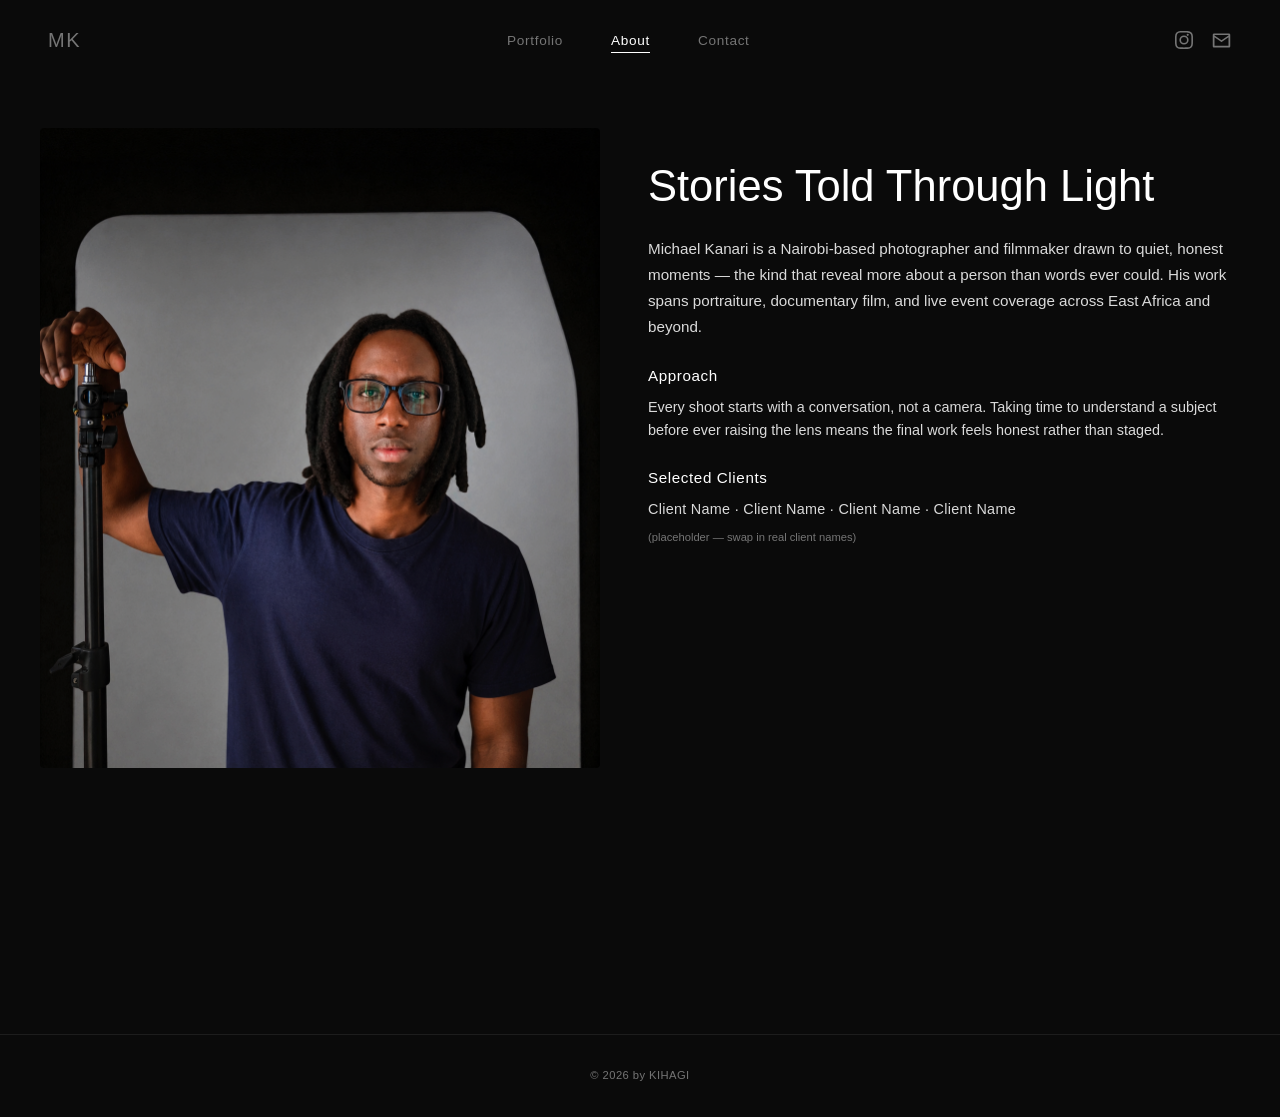
==== about.html @ 4d5cb912 "working first draft" ====
<!DOCTYPE html>
<html lang="en">
<head>
  <meta charset="UTF-8" />
  <meta name="viewport" content="width=device-width, initial-scale=1.0" />
  <meta name="description" content="About Michael Kanari — Photographer and filmmaker based in Nairobi." />
  <title>About | Michael Kanari</title>
  <link rel="stylesheet" href="style.css" />
</head>
<body>

  <nav class="nav">
    <div class="nav-inner">
      <a href="index.html" class="nav-logo">MK</a>
      <ul class="nav-links">
        <li><a href="portfolio.html">Portfolio</a></li>
        <li><a href="about.html" class="active">About</a></li>
        <li><a href="contact.html">Contact</a></li>
      </ul>
      <div class="nav-socials">
        <a href="#" target="_blank" rel="noopener" aria-label="Instagram">
          <svg width="18" height="18" viewBox="0 0 24 24" fill="currentColor"><path d="M12 2.16c3.2 0 3.58.01 4.85.07 3.25.15 4.77 1.69 4.92 4.92.06 1.27.07 1.65.07 4.85s-.01 3.58-.07 4.85c-.15 3.23-1.66 4.77-4.92 4.92-1.27.06-1.64.07-4.85.07s-3.58-.01-4.85-.07c-3.26-.15-4.77-1.7-4.92-4.92-.06-1.27-.07-1.65-.07-4.85s.01-3.58.07-4.85C2.38 3.85 3.9 2.31 7.15 2.16 8.42 2.1 8.8 2.16 12 2.16zm0-2.16C8.74 0 8.33.01 7.05.07c-4.35.2-6.78 2.62-6.98 6.98C0 8.33 0 8.74 0 12s.01 3.67.07 4.95c.2 4.36 2.62 6.78 6.98 6.98C8.33 24 8.74 24 12 24s3.67-.01 4.95-.07c4.35-.2 6.78-2.62 6.98-6.98.06-1.28.07-1.69.07-4.95s-.01-3.67-.07-4.95c-.2-4.35-2.62-6.78-6.98-6.98C15.67.01 15.26 0 12 0zm0 5.84A6.16 6.16 0 1 0 18.16 12 6.16 6.16 0 0 0 12 5.84zm0 10.16A4 4 0 1 1 16 12a4 4 0 0 1-4 4zm6.4-10.84a1.44 1.44 0 1 1-1.44-1.44 1.44 1.44 0 0 1 1.44 1.44z"/></svg>
        </a>
        <a href="mailto:michael@gmail.com" aria-label="Email Michael">
          <svg width="21" height="21" viewBox="0 0 24 24" fill="currentColor"><path d="M2 5.5C2 4.67 2.67 4 3.5 4h17c.83 0 1.5.67 1.5 1.5v13c0 .83-.67 1.5-1.5 1.5h-17C2.67 20 2 19.33 2 18.5v-13zm2 .4v.3l8 5.6 8-5.6v-.3a.1.1 0 0 0-.1-.1H4.1a.1.1 0 0 0-.1.1zm16 2.45-7.43 5.2a1 1 0 0 1-1.14 0L4 8.35V18h16V8.35z"/></svg>
        </a>
      </div>
      <button class="nav-toggle" aria-label="Toggle menu">
        <span></span><span></span><span></span>
      </button>
    </div>
  </nav>

  <section class="page-section about-page">

    <div class="about-row">
      <div class="about-portrait">
        <img src="img3.png" alt="Michael Kanari" />
      </div>

      <div class="about-content">
        <h2 class="about-headline">Stories Told Through Light</h2>
        <p class="about-bio">Michael Kanari is a Nairobi-based photographer and filmmaker drawn to quiet, honest moments — the kind that reveal more about a person than words ever could. His work spans portraiture, documentary film, and live event coverage across East Africa and beyond.</p>

        <div class="about-block">
          <h3 class="about-subheading">Approach</h3>
          <p class="about-block-text">Every shoot starts with a conversation, not a camera. Taking time to understand a subject before ever raising the lens means the final work feels honest rather than staged.</p>
        </div>

        <div class="about-block">
          <h3 class="about-subheading">Selected Clients</h3>
          <p class="about-clients">Client Name · Client Name · Client Name · Client Name</p>
          <p class="about-clients-note">(placeholder — swap in real client names)</p>
        </div>
      </div>
    </div>

  </section>

  <footer class="site-footer">
    <p>© 2026 by KIHAGI</p>
  </footer>

  <script src="main.js"></script>
</body>
</html>
---- style.css ----
/* ============================================
   MICHAEL KANARI — Main Stylesheet
   ============================================ */

:root {
  --black:      #0a0a0a;
  --white:      #ffffff;
  --text-grey:  #757575;
  --grey-300:   rgba(255,255,255,0.85);
  --grey-500:   rgba(255,255,255,0.55);
  --grey-700:   rgba(255,255,255,0.3);
  --font-serif: 'Helvetica Neue', Helvetica, Arial, sans-serif;
  --font-sans:  'Helvetica Neue', Helvetica, Arial, sans-serif;
  --nav-height: 80px;
  --transition: 0.3s ease;
}

* , *::before, *::after { box-sizing: border-box; margin: 0; padding: 0; }
html { scroll-behavior: smooth; }
body {
  font-family: var(--font-sans);
  background: var(--black);
  color: var(--text-grey);
  line-height: 1.6;
  -webkit-font-smoothing: antialiased;
}
img { display: block; max-width: 100%; height: auto; }
a { text-decoration: none; color: inherit; }
ul { list-style: none; }
button { cursor: pointer; background: none; border: none; }


/* ── Navigation ─────────────────────────── */
.nav {
  position: fixed;
  top: 0; left: 0; right: 0;
  z-index: 1000;
  height: var(--nav-height);
  display: flex;
  align-items: center;
}
.nav-inner {
  width: 100%;
  max-width: 1400px;
  margin: 0 auto;
  padding: 0 3rem;
  display: flex;
  align-items: center;
  justify-content: space-between;
}
.nav-logo {
  font-family: var(--font-serif);
  font-size: 1.25rem;
  font-weight: 300;
  letter-spacing: 0.08em;
  color: var(--text-grey);
}
.nav-links {
  display: flex;
  align-items: center;
  gap: 3rem;
}
.nav-links a {
  font-size: 0.85rem;
  font-weight: 400;
  letter-spacing: 0.05em;
  color: var(--text-grey);
  transition: color var(--transition);
  position: relative;
  padding-bottom: 4px;
}
.nav-links a:hover { color: var(--white); }
.nav-links a.active {
  color: var(--white);
  border-bottom: 1px solid var(--white);
}
.nav-socials {
  display: flex;
  align-items: center;
  gap: 1.1rem;
}
.nav-socials a {
  color: var(--text-grey);
  transition: color var(--transition);
  display: flex;
}
.nav-socials a:hover { color: var(--white); }

.nav-toggle {
  display: none;
  flex-direction: column;
  gap: 5px;
  padding: 4px;
}
.nav-toggle span {
  display: block;
  width: 22px; height: 1.5px;
  background: var(--text-grey);
  transition: var(--transition);
}

/* ── Hero (Home) ───────────────────────────── */
.hero {
  position: relative;
  height: 100vh;
  min-height: 600px;
  overflow: hidden;
}
.hero-media {
  position: absolute;
  inset: 0;
  z-index: 0;
}
.hero-media img {
  width: 100%;
  height: 100%;
  object-fit: cover;
}
.hero-content {
  position: relative;
  z-index: 1;
  height: 100%;
  max-width: 1280px;
  margin: 0 auto;
  padding: 0 1rem;
  display: flex;
  align-items: center;
  justify-content: space-between;
  transform: translateY(-1%);
}
.hero-name {
  font-family: var(--font-serif);
  font-weight: 370;
  font-size: clamp(2.6rem, 6.8vw, 5.2rem);
  line-height: 1.12;
  letter-spacing: 0.12em;
  color: var(--text-grey);
  text-align: center;
}

.hero-tags {
  display: flex;
  flex-direction: column;
  gap: 1.6rem;
  text-align: left;
}
.hero-tags li {
  font-size: 1.25rem;
  font-weight: 300;
  letter-spacing: 0.78em;
  text-transform: uppercase;
  color: var(--text-grey);
}
.hero-footer-mini {
  position: absolute;
  bottom: 1.75rem;
  left: 0; right: 0;
  z-index: 1;
  text-align: center;
  font-size: 0.7rem;
  letter-spacing: 0.04em;
  color: var(--text-grey);
}

/* ── Hero entrance animation ───────────────── */
@keyframes blurIn {
  from {
    opacity: 0;
    filter: blur(14px);
  }
  to {
    opacity: 1;
    filter: blur(0px);
  }
}

.hero-name {
  opacity: 0;
  animation: blurIn 2.0s cubic-bezier(0.4,0,0.2,1) 1.50s forwards;
}

.hero-tags {
  opacity: 0;
  animation: blurIn 2.0s cubic-bezier(0.4,0,0.2,1) 1.50s forwards;
}

.hero-footer-mini {
  opacity: 0;
  animation: blurIn 2.0s cubic-bezier(0.4,0,0.2,1) 2.00s forwards;
}

.page-section {
  position: relative;
  z-index: 1;
  flex: 1;
  padding-top: var(--nav-height);
  box-sizing: border-box;
}
/* ── Portfolio ──────────────────────────── */
.portfolio-grid {
  display: grid;
  grid-template-columns: repeat(3, 1fr);
  gap: 1.5rem;
  margin: 5rem 2rem 2rem 2rem;
}
.portfolio-card {
  position: relative;
  display: block;
  height: 72vh;
  min-height: 420px;
  overflow: hidden;
  border-radius: 5%;
}
.portfolio-card img {
  width: 100%;
  height: 100%;
  object-fit: cover;
  filter: brightness(0.82);
  transition: transform 0.7s cubic-bezier(0.4,0,0.2,1), filter 0.4s ease;
}
.portfolio-card:hover img {
  transform: scale(1.05);
  filter: brightness(0.65);
}
.portfolio-card::after {
  content: '';
  position: absolute;
  inset: 0;
  background: linear-gradient(to top, rgba(0,0,0,0.35), transparent 55%);
  pointer-events: none;
}
.portfolio-card-label {
  position: absolute;
  left: 50%; top: 50%;
  transform: translate(-50%, -50%);
  z-index: 2;
  font-family: var(--font-sans);
  font-size: 1.4rem;
  font-weight: 500;
  letter-spacing: 0.02em;
  color: var(--white);
}

/* ── Gallery / Category Pages ──────────────── */
.gallery-page {
  padding-bottom: 3rem;
}

.gallery-heading {
  font-family: var(--font-sans);
  font-weight: 400;
  font-size: clamp(1.8rem, 3vw, 2.4rem);
  color: var(--white);
  margin: 1.5rem 4rem 2rem;
}

.masonry-grid {
  column-count: 2;
  column-gap: 5.5rem;
  margin: 0 4rem;
}

.masonry-grid img {
  width: 100%;
  display: block;
  margin-bottom: 5.5rem;
  border-radius: 25px;
  break-inside: avoid;
}

/* ── Skeleton pages (About / Contact) ──────── */
.skeleton-section {
  display: flex;
  flex-direction: column;
  align-items: center;
  justify-content: center;
  text-align: center;
  margin-bottom: 44%;
}
.skeleton-heading {
  font-family: var(--font-serif);
  font-weight: 300;
  font-size: clamp(2rem, 4vw, 3rem);
  margin-bottom: 1rem;
  color: var(--text-grey);
}
.skeleton-note {
  color: var(--text-grey);
  font-size: 0.95rem;
}

/* ── Footer (non-home pages) ───────────────── */
.site-footer {
  padding: 2rem 0;
  text-align: center;
  border-top: 1px solid rgba(255,255,255,0.08);
}
.site-footer p {
  font-size: 0.7rem;
  letter-spacing: 0.04em;
  color: var(--text-grey);
}

/* ── About Page ────────────────────────────── */
.about-page {
  padding-top: calc(var(--nav-height) + 3rem);
  padding-bottom: 3rem;
  margin-bottom: 17%;
}

.about-headline {
  font-family: var(--font-serif);
  font-weight: 300;
  font-size: clamp(1.9rem, 3.4vw, 2.8rem);
  line-height: 1.2;
  color: var(--white);
  margin-top: 1.5rem;
}

.about-row {
  display: flex;
  align-items: flex-start;
  gap: 3rem;
  margin: 0 2.5rem 0 2.5rem;
}

.about-portrait {
  flex: 0 0 560px;
  height: 640px;
  overflow: hidden;
  border-radius: 4px;
}

.about-portrait img {
  width: 100%;
  height: 100%;
  object-fit: cover;
  object-position: center 25%;
  display: block;
  filter: brightness(0.95);
}

.about-content {
  flex: 1;
  min-width: 0;
  display: flex;
  flex-direction: column;
  gap: 1.5rem;
  padding-top: 0.5rem;
}

.about-bio {
  font-size: 0.95rem;
  line-height: 1.7;
  color: var(--grey-300);
}

.about-block {
  display: flex;
  flex-direction: column;
  gap: 0.5rem;
}

.about-subheading {
  font-family: var(--font-sans);
  font-size: 0.95rem;
  font-weight: 500;
  letter-spacing: 0.04em;
  color: var(--white);
}

.about-block-text {
  font-size: 0.9rem;
  line-height: 1.6;
  color: var(--grey-300);
}

.about-clients {
  font-size: 0.9rem;
  letter-spacing: 0.02em;
  color: var(--grey-300);
}

.about-clients-note {
  font-size: 0.7rem;
  color: var(--text-grey);
}

/* ── Mobile ─────────────────────────────────── */
@media (max-width: 900px) {
  .nav-links, .nav-socials { display: none; }
  .nav-toggle { display: flex; }
  .nav-links.open {
    display: flex;
    flex-direction: column;
    position: fixed;
    top: var(--nav-height);
    left: 0; right: 0;
    background: rgba(0,0,0,0.95);
    padding: 1.5rem 2rem;
    gap: 1.25rem;
    z-index: 999;
  }

  .gallery-heading {
    margin: 1.5rem 1.5rem 1.5rem;
  }
  .masonry-grid {
    column-count: 1;
    margin: 0 1.5rem;
  }

  .page-section.about-page {
    flex: none;
    min-height: auto;
    overflow-y: auto;
  }
  .about-grid {
    grid-template-columns: 1fr;
    margin: 1.5rem 1.5rem 2rem;
    gap: 2rem;
  }
  .about-portrait {
    height: 50vh;
  }

  .about-row {
    flex-direction: column;
    margin: 0 1.5rem;
    gap: 1.5rem;
  }
  .about-header {
    margin: 0 1.5rem 1.5rem;
  }
  .about-portrait {
    flex: none;
    width: 100%;
    height: 280px;
  }
  .hero-content { flex-direction: column; align-items: flex-start; justify-content: center; gap: 2.5rem; }
  .hero-tags { align-items: flex-start; text-align: left; }
  .portfolio-grid { grid-template-columns: 1fr; }
  .portfolio-card { height: 50vh; }
}
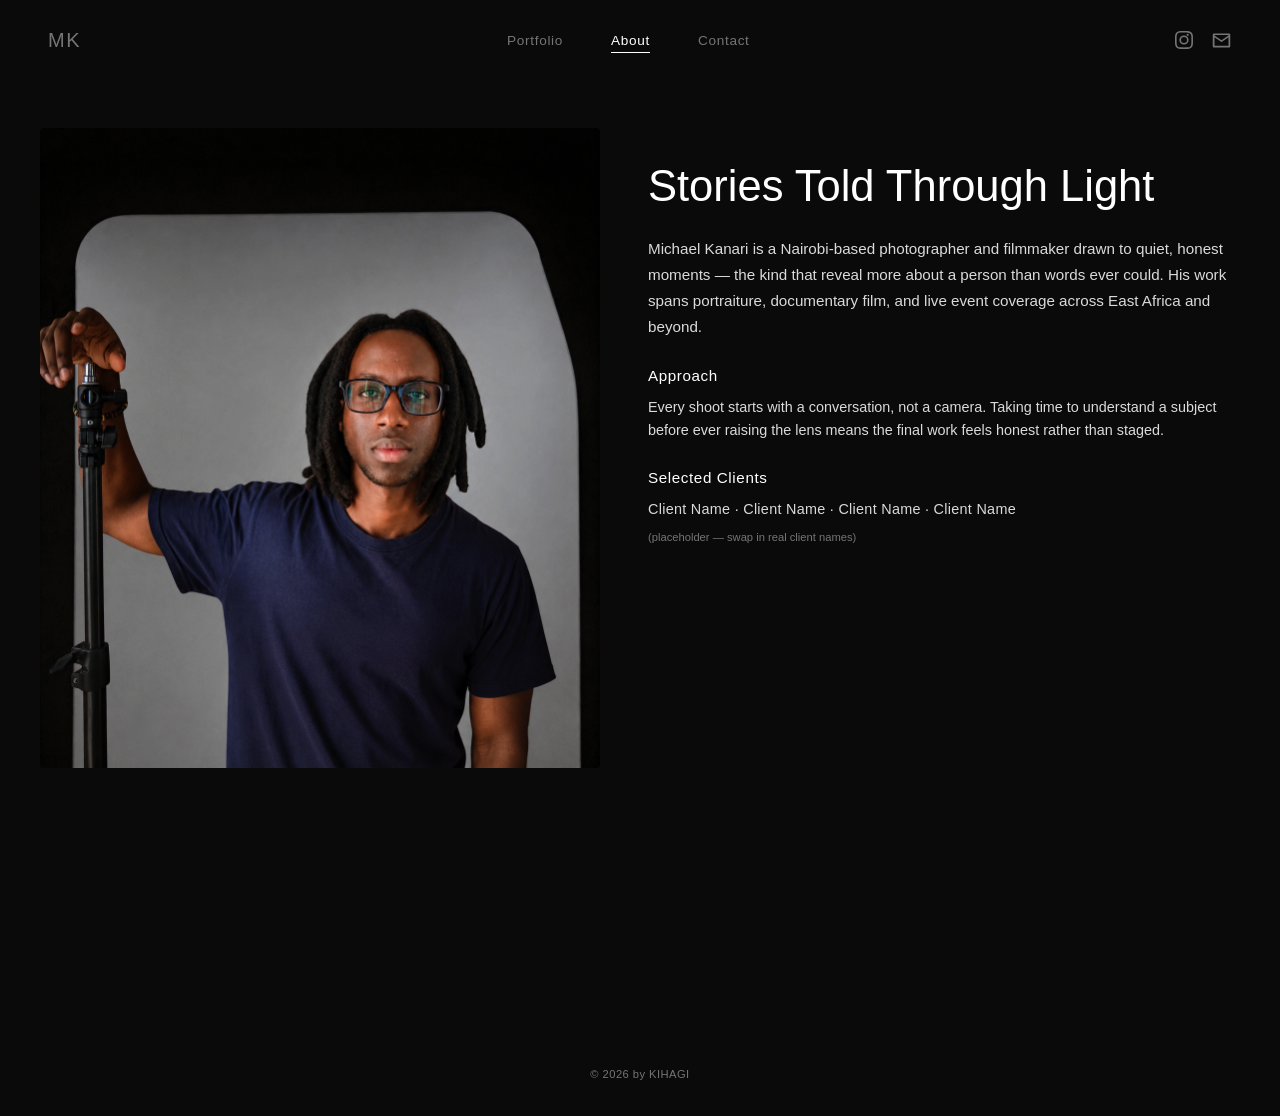
==== commit 00e5d24d: "day three edits 1" ====
--- a/about.html
+++ b/about.html
@@ -18,10 +18,10 @@
         <li><a href="contact.html">Contact</a></li>
       </ul>
       <div class="nav-socials">
-        <a href="#" target="_blank" rel="noopener" aria-label="Instagram">
+        <a href="https://instagram.com/michaelkanari" target="_blank" rel="noopener" aria-label="Instagram">
           <svg width="18" height="18" viewBox="0 0 24 24" fill="currentColor"><path d="M12 2.16c3.2 0 3.58.01 4.85.07 3.25.15 4.77 1.69 4.92 4.92.06 1.27.07 1.65.07 4.85s-.01 3.58-.07 4.85c-.15 3.23-1.66 4.77-4.92 4.92-1.27.06-1.64.07-4.85.07s-3.58-.01-4.85-.07c-3.26-.15-4.77-1.7-4.92-4.92-.06-1.27-.07-1.65-.07-4.85s.01-3.58.07-4.85C2.38 3.85 3.9 2.31 7.15 2.16 8.42 2.1 8.8 2.16 12 2.16zm0-2.16C8.74 0 8.33.01 7.05.07c-4.35.2-6.78 2.62-6.98 6.98C0 8.33 0 8.74 0 12s.01 3.67.07 4.95c.2 4.36 2.62 6.78 6.98 6.98C8.33 24 8.74 24 12 24s3.67-.01 4.95-.07c4.35-.2 6.78-2.62 6.98-6.98.06-1.28.07-1.69.07-4.95s-.01-3.67-.07-4.95c-.2-4.35-2.62-6.78-6.98-6.98C15.67.01 15.26 0 12 0zm0 5.84A6.16 6.16 0 1 0 18.16 12 6.16 6.16 0 0 0 12 5.84zm0 10.16A4 4 0 1 1 16 12a4 4 0 0 1-4 4zm6.4-10.84a1.44 1.44 0 1 1-1.44-1.44 1.44 1.44 0 0 1 1.44 1.44z"/></svg>
         </a>
-        <a href="mailto:michael@gmail.com" aria-label="Email Michael">
+        <a href="https://mail.google.com/mail/?view=cm&fs=1&to=michael.kanari@gmail.com" aria-label="Email Michael">
           <svg width="21" height="21" viewBox="0 0 24 24" fill="currentColor"><path d="M2 5.5C2 4.67 2.67 4 3.5 4h17c.83 0 1.5.67 1.5 1.5v13c0 .83-.67 1.5-1.5 1.5h-17C2.67 20 2 19.33 2 18.5v-13zm2 .4v.3l8 5.6 8-5.6v-.3a.1.1 0 0 0-.1-.1H4.1a.1.1 0 0 0-.1.1zm16 2.45-7.43 5.2a1 1 0 0 1-1.14 0L4 8.35V18h16V8.35z"/></svg>
         </a>
       </div>
--- a/style.css
+++ b/style.css
@@ -7,7 +7,7 @@
   --white:      #ffffff;
   --text-grey:  #757575;
   --grey-300:   rgba(255,255,255,0.85);
-  --grey-500:   rgba(255,255,255,0.55);
+  --grey-500:   rgba(255,255,255,0.65);
   --grey-700:   rgba(255,255,255,0.3);
   --font-serif: 'Helvetica Neue', Helvetica, Arial, sans-serif;
   --font-sans:  'Helvetica Neue', Helvetica, Arial, sans-serif;
@@ -28,6 +28,22 @@
 a { text-decoration: none; color: inherit; }
 ul { list-style: none; }
 button { cursor: pointer; background: none; border: none; }
+html, body {
+  overflow-x: hidden;
+  max-width: 100%;
+}
+
+.hero-content,
+.hero-content > * {
+  min-width: 0;
+}
+
+.hero-tags,
+.hero-tags li {
+  max-width: 100%;
+  overflow-wrap: break-word;
+  word-break: break-word;
+}
 
 
 /* ── Navigation ─────────────────────────── */
@@ -136,8 +152,8 @@
   letter-spacing: 0.12em;
   color: var(--text-grey);
   text-align: center;
-}
-
+  margin-left: 1rem;
+}
 .hero-tags {
   display: flex;
   flex-direction: column;
@@ -150,6 +166,7 @@
   letter-spacing: 0.78em;
   text-transform: uppercase;
   color: var(--text-grey);
+  white-space: nowrap;
 }
 .hero-footer-mini {
   position: absolute;
@@ -238,7 +255,9 @@
   font-size: 1.4rem;
   font-weight: 500;
   letter-spacing: 0.02em;
-  color: var(--white);
+  color: var(--grey-500);
+  text-transform: uppercase;
+  letter-spacing: 0.78em;
 }
 
 /* ── Gallery / Category Pages ──────────────── */
@@ -248,10 +267,13 @@
 
 .gallery-heading {
   font-family: var(--font-sans);
-  font-weight: 400;
-  font-size: clamp(1.8rem, 3vw, 2.4rem);
+  font-weight: 300;
+  font-size: clamp(.8rem, 1vw, 2.4rem);
   color: var(--white);
   margin: 1.5rem 4rem 2rem;
+  text-align: center;
+  text-transform: uppercase;
+  letter-spacing: 0.78em;
 }
 
 .masonry-grid {
@@ -268,6 +290,114 @@
   break-inside: avoid;
 }
 
+.gallery-item {
+  display: block;
+  width: 100%;
+  padding: 0;
+  margin: 0 0 5.5rem;
+  border: none;
+  background: none;
+  border-radius: 25px;
+  overflow: hidden;
+  cursor: pointer;
+  break-inside: avoid;
+}
+
+.gallery-item img {
+  width: 100%;
+  display: block;
+  filter: brightness(0.9);
+  transition: transform 0.7s cubic-bezier(0.4,0,0.2,1), filter 0.4s ease;
+}
+
+.gallery-item:hover img {
+  transform: scale(1.05);
+  filter: brightness(0.7);
+}
+
+/* ── Next Project Button ───────────────────── */
+.next-project {
+  display: flex;
+  align-items: center;
+  justify-content: flex-end;
+  gap: 0.6rem;
+  margin: 3rem 4rem 2rem;
+  padding-bottom: 1rem;
+}
+
+.next-project-link {
+  display: flex;
+  align-items: center;
+  gap: 0.6rem;
+  font-size: 0.95rem;
+  font-weight: 400;
+  letter-spacing: 0.04em;
+  color: var(--grey-300);
+  transition: color var(--transition), gap var(--transition);
+}
+
+.next-project-link:hover {
+  color: var(--white);
+  gap: 0.9rem;
+}
+
+.next-project-link svg {
+  width: 18px;
+  height: 18px;
+  flex-shrink: 0;
+}
+
+/* ── Lightbox ──────────────────────────────── */
+.lightbox {
+  position: fixed;
+  inset: 0;
+  background: rgba(0,0,0,0.92);
+  display: none;
+  align-items: center;
+  justify-content: center;
+  z-index: 2000;
+  padding: 2rem;
+}
+
+.lightbox.active {
+  display: flex;
+}
+
+.lightbox-img {
+  max-width: 90vw;
+  max-height: 90vh;
+  object-fit: contain;
+  border-radius: 4px;
+}
+
+.lightbox-close,
+.lightbox-prev,
+.lightbox-next {
+  position: absolute;
+  background: none;
+  border: none;
+  color: var(--white);
+  cursor: pointer;
+  line-height: 1;
+}
+
+.lightbox-close {
+  top: 1.5rem;
+  right: 1.5rem;
+  font-size: 2.2rem;
+}
+
+.lightbox-prev,
+.lightbox-next {
+  top: 50%;
+  transform: translateY(-50%);
+  font-size: 2.5rem;
+  padding: 1rem;
+}
+
+.lightbox-prev { left: 0.5rem; }
+.lightbox-next { right: 0.5rem; }
+
 /* ── Skeleton pages (About / Contact) ──────── */
 .skeleton-section {
   display: flex;
@@ -293,7 +423,7 @@
 .site-footer {
   padding: 2rem 0;
   text-align: center;
-  border-top: 1px solid rgba(255,255,255,0.08);
+  background-color: transparent;
 }
 .site-footer p {
   font-size: 0.7rem;
@@ -385,6 +515,93 @@
   font-size: 0.7rem;
   color: var(--text-grey);
 }
+
+/* ── Contact Page ──────────────────────────── */
+
+.contact-eyebrow {
+  font-size: 0.8rem;
+  font-weight: 500;
+  letter-spacing: 0.28em;
+  text-transform: uppercase;
+  color: var(--text-grey);
+  margin-bottom: 0.75rem;
+}
+
+.contact-headline {
+  font-family: var(--font-serif);
+  font-weight: 300;
+  font-size: clamp(2rem, 4.2vw, 3.4rem);
+  line-height: 1.25;
+  color: var(--white);
+}
+
+.contact-icons {
+  display: flex;
+  gap: 2.5rem;
+  margin-top: 1.5rem;
+}
+
+.contact-icon-link {
+  display: flex;
+  align-items: center;
+  justify-content: center;
+  width: 64px;
+  height: 64px;
+  border: 1px solid rgba(255,255,255,0.15);
+  border-radius: 50%;
+  color: var(--text-grey);
+  transition: color var(--transition), border-color var(--transition), transform var(--transition);
+}
+
+.contact-icon-link svg {
+  width: 26px;
+  height: 26px;
+}
+
+.contact-icon-link:hover {
+  color: var(--white);
+  border-color: rgba(255,255,255,0.4);
+  transform: translateY(-3px);
+}
+
+.contact-page {
+  position: relative;
+  display: flex;
+  flex-direction: column;
+  align-items: center;
+  justify-content: center;
+  text-align: center;
+  padding: 0 2rem;
+  min-height: calc(100vh - var(--nav-height));
+}
+
+.contact-page > * {
+  position: relative;
+  z-index: 1;
+}
+
+contact-description {
+  font-size: 0.95rem;
+  color: var(--text-grey);
+  margin-top: 1rem;
+  letter-spacing: 0.22em;
+}
+
+.contact-page::before {
+  content: '';
+  position: absolute;
+  inset: -100px;
+  background-image: url('home.png');
+  background-size: cover;
+  background-position: center;
+  filter: blur(28px) brightness(0.5);
+  z-index: 0;
+}
+.site-footer {
+  position: relative;
+  z-index: 1;
+}
+
 
 /* ── Mobile ─────────────────────────────────── */
 @media (max-width: 900px) {
@@ -402,9 +619,42 @@
     z-index: 999;
   }
 
+ .hero-name {
+    display: none;
+  }
+
+  .hero-content {
+    width: 100%;
+    max-width: 100%;
+    padding: 0;
+    flex-direction: column;
+    align-items: stretch;
+    justify-content: center;
+  }
+
+  .hero-tags {
+    width: 100%;
+    gap: 2.25rem;
+  }
+
+  .hero-tags li {
+    width: 100%;
+    text-align: center;
+    font-size: 100%;
+    font-weight: 300;
+    letter-spacing: 0.78em;
+    color: var(--text-grey);
+    white-space: nowrap;
+  }
+
   .gallery-heading {
     margin: 1.5rem 1.5rem 1.5rem;
   }
+
+  .next-project {
+    margin: 2rem 1.5rem 1.5rem;
+  }
+
   .masonry-grid {
     column-count: 1;
     margin: 0 1.5rem;
@@ -437,8 +687,14 @@
     width: 100%;
     height: 280px;
   }
-  .hero-content { flex-direction: column; align-items: flex-start; justify-content: center; gap: 2.5rem; }
-  .hero-tags { align-items: flex-start; text-align: left; }
+
+  .contact-icons {
+    gap: 1.5rem;
+  }
+  .contact-icon-link {
+    width: 56px;
+    height: 56px;
+  }
   .portfolio-grid { grid-template-columns: 1fr; }
   .portfolio-card { height: 50vh; }
 }
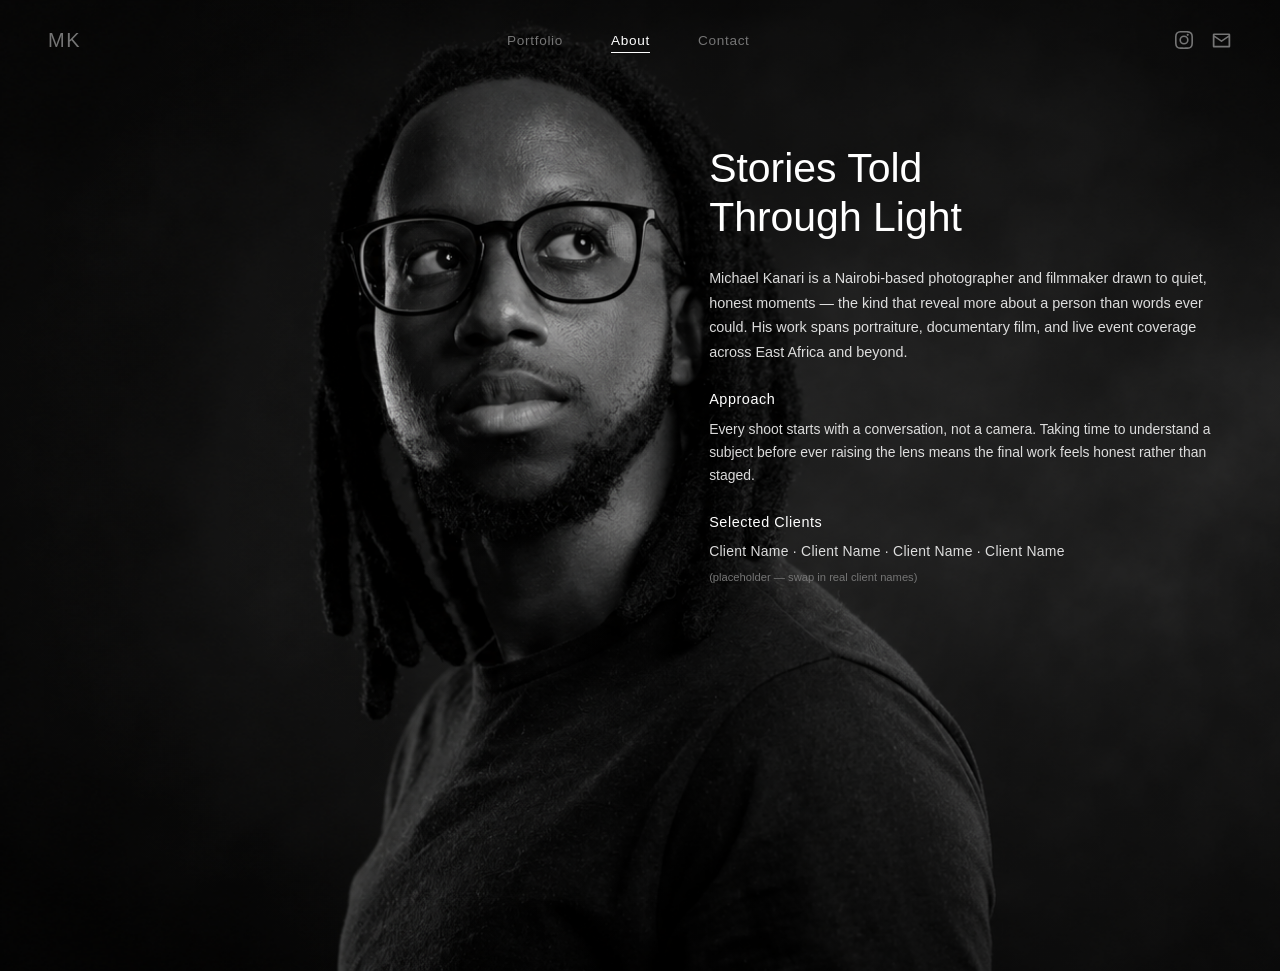
==== commit 5b343c6d: "day four edits 1" ====
--- a/about.html
+++ b/about.html
@@ -21,7 +21,7 @@
         <a href="https://instagram.com/michaelkanari" target="_blank" rel="noopener" aria-label="Instagram">
           <svg width="18" height="18" viewBox="0 0 24 24" fill="currentColor"><path d="M12 2.16c3.2 0 3.58.01 4.85.07 3.25.15 4.77 1.69 4.92 4.92.06 1.27.07 1.65.07 4.85s-.01 3.58-.07 4.85c-.15 3.23-1.66 4.77-4.92 4.92-1.27.06-1.64.07-4.85.07s-3.58-.01-4.85-.07c-3.26-.15-4.77-1.7-4.92-4.92-.06-1.27-.07-1.65-.07-4.85s.01-3.58.07-4.85C2.38 3.85 3.9 2.31 7.15 2.16 8.42 2.1 8.8 2.16 12 2.16zm0-2.16C8.74 0 8.33.01 7.05.07c-4.35.2-6.78 2.62-6.98 6.98C0 8.33 0 8.74 0 12s.01 3.67.07 4.95c.2 4.36 2.62 6.78 6.98 6.98C8.33 24 8.74 24 12 24s3.67-.01 4.95-.07c4.35-.2 6.78-2.62 6.98-6.98.06-1.28.07-1.69.07-4.95s-.01-3.67-.07-4.95c-.2-4.35-2.62-6.78-6.98-6.98C15.67.01 15.26 0 12 0zm0 5.84A6.16 6.16 0 1 0 18.16 12 6.16 6.16 0 0 0 12 5.84zm0 10.16A4 4 0 1 1 16 12a4 4 0 0 1-4 4zm6.4-10.84a1.44 1.44 0 1 1-1.44-1.44 1.44 1.44 0 0 1 1.44 1.44z"/></svg>
         </a>
-        <a href="https://mail.google.com/mail/?view=cm&fs=1&to=michael.kanari@gmail.com" aria-label="Email Michael">
+        <a href="https://mail.google.com/mail/?view=cm&fs=1&to=michael.kanari@gmail.com" target="_blank" rel="noopener" aria-label="Email Michael">
           <svg width="21" height="21" viewBox="0 0 24 24" fill="currentColor"><path d="M2 5.5C2 4.67 2.67 4 3.5 4h17c.83 0 1.5.67 1.5 1.5v13c0 .83-.67 1.5-1.5 1.5h-17C2.67 20 2 19.33 2 18.5v-13zm2 .4v.3l8 5.6 8-5.6v-.3a.1.1 0 0 0-.1-.1H4.1a.1.1 0 0 0-.1.1zm16 2.45-7.43 5.2a1 1 0 0 1-1.14 0L4 8.35V18h16V8.35z"/></svg>
         </a>
       </div>
@@ -31,15 +31,11 @@
     </div>
   </nav>
 
-  <section class="page-section about-page">
-
-    <div class="about-row">
-      <div class="about-portrait">
-        <img src="img3.png" alt="Michael Kanari" />
-      </div>
-
-      <div class="about-content">
-        <h2 class="about-headline">Stories Told Through Light</h2>
+  <section class="about-page">
+    <div class="about-overlay"></div>
+    <div class="about-bg-content">
+      <div class="about-text">
+        <h2 class="about-headline">Stories Told<br>Through Light</h2>
         <p class="about-bio">Michael Kanari is a Nairobi-based photographer and filmmaker drawn to quiet, honest moments — the kind that reveal more about a person than words ever could. His work spans portraiture, documentary film, and live event coverage across East Africa and beyond.</p>
 
         <div class="about-block">
@@ -54,12 +50,7 @@
         </div>
       </div>
     </div>
-
   </section>
-
-  <footer class="site-footer">
-    <p>© 2026 by KIHAGI</p>
-  </footer>
 
   <script src="main.js"></script>
 </body>
--- a/style.css
+++ b/style.css
@@ -433,80 +433,92 @@
 
 /* ── About Page ────────────────────────────── */
 .about-page {
-  padding-top: calc(var(--nav-height) + 3rem);
-  padding-bottom: 3rem;
-  margin-bottom: 17%;
+  position: relative;
+  min-height: 100vh;
+  background-image: url('MK1E.png');
+  background-size: cover;
+  background-position: left center;
+  display: flex;
+  align-items: center;
+  padding-top: var(--nav-height);
+  box-sizing: border-box;
+}
+
+.about-overlay {
+  position: absolute;
+  inset: 0;
+  background: linear-gradient(
+    to right,
+    rgba(0,0,0,0.05) 0%,
+    rgba(0,0,0,0.1) 38%,
+    rgba(0,0,0,0.45) 55%,
+    rgba(0,0,0,0.35) 100%
+  );
+  pointer-events: none;
+}
+
+.about-bg-content {
+  position: relative;
+  z-index: 1;
+  width: 100%;
+  display: flex;
+  justify-content: flex-end;
+  padding: 4rem;
+  box-sizing: border-box;
+  margin-bottom: 20rem;
+}
+
+.about-text {
+  width: 44%;
+  display: flex;
+  flex-direction: column;
+  gap: 1.5rem;
+}
+
+.about-eyebrow {
+  font-size: 0.78rem;
+  font-weight: 500;
+  letter-spacing: 0.28em;
+  text-transform: uppercase;
+  color: var(--text-grey);
 }
 
 .about-headline {
   font-family: var(--font-serif);
   font-weight: 300;
-  font-size: clamp(1.9rem, 3.4vw, 2.8rem);
+  font-size: clamp(1.9rem, 3.2vw, 2.8rem);
   line-height: 1.2;
   color: var(--white);
-  margin-top: 1.5rem;
-}
-
-.about-row {
-  display: flex;
-  align-items: flex-start;
-  gap: 3rem;
-  margin: 0 2.5rem 0 2.5rem;
-}
-
-.about-portrait {
-  flex: 0 0 560px;
-  height: 640px;
-  overflow: hidden;
-  border-radius: 4px;
-}
-
-.about-portrait img {
-  width: 100%;
-  height: 100%;
-  object-fit: cover;
-  object-position: center 25%;
-  display: block;
-  filter: brightness(0.95);
-}
-
-.about-content {
-  flex: 1;
-  min-width: 0;
-  display: flex;
-  flex-direction: column;
-  gap: 1.5rem;
-  padding-top: 0.5rem;
 }
 
 .about-bio {
-  font-size: 0.95rem;
+  font-size: 0.9rem;
   line-height: 1.7;
   color: var(--grey-300);
+  max-width: 520px;
 }
 
 .about-block {
   display: flex;
   flex-direction: column;
-  gap: 0.5rem;
+  gap: 0.4rem;
 }
 
 .about-subheading {
-  font-family: var(--font-sans);
-  font-size: 0.95rem;
+  font-size: 0.9rem;
   font-weight: 500;
   letter-spacing: 0.04em;
   color: var(--white);
 }
 
 .about-block-text {
-  font-size: 0.9rem;
-  line-height: 1.6;
+  font-size: 0.87rem;
+  line-height: 1.65;
   color: var(--grey-300);
 }
 
 .about-clients {
-  font-size: 0.9rem;
+  font-size: 0.87rem;
   letter-spacing: 0.02em;
   color: var(--grey-300);
 }
@@ -591,10 +603,10 @@
   content: '';
   position: absolute;
   inset: -100px;
-  background-image: url('home.png');
+  background-image: url('MK5.png');
   background-size: cover;
   background-position: center;
-  filter: blur(28px) brightness(0.5);
+  filter: blur(08px) brightness(0.5);
   z-index: 0;
 }
 .site-footer {
@@ -665,27 +677,22 @@
     min-height: auto;
     overflow-y: auto;
   }
-  .about-grid {
-    grid-template-columns: 1fr;
-    margin: 1.5rem 1.5rem 2rem;
-    gap: 2rem;
-  }
-  .about-portrait {
-    height: 50vh;
-  }
-
-  .about-row {
-    flex-direction: column;
-    margin: 0 1.5rem;
-    gap: 1.5rem;
-  }
-  .about-header {
-    margin: 0 1.5rem 1.5rem;
-  }
-  .about-portrait {
-    flex: none;
+  .about-page {
+    background-position: center top;
+    align-items: flex-end;
+    padding-bottom: 3rem;
+  }
+  .about-bg-content {
+    padding: 2rem 1.5rem;
+    justify-content: flex-start;
+  }
+  .about-text {
     width: 100%;
-    height: 280px;
+    background: rgba(0,0,0,0.55);
+    backdrop-filter: blur(8px);
+    border-radius: 12px;
+    padding: 1.75rem;
+    box-sizing: border-box;
   }
 
   .contact-icons {
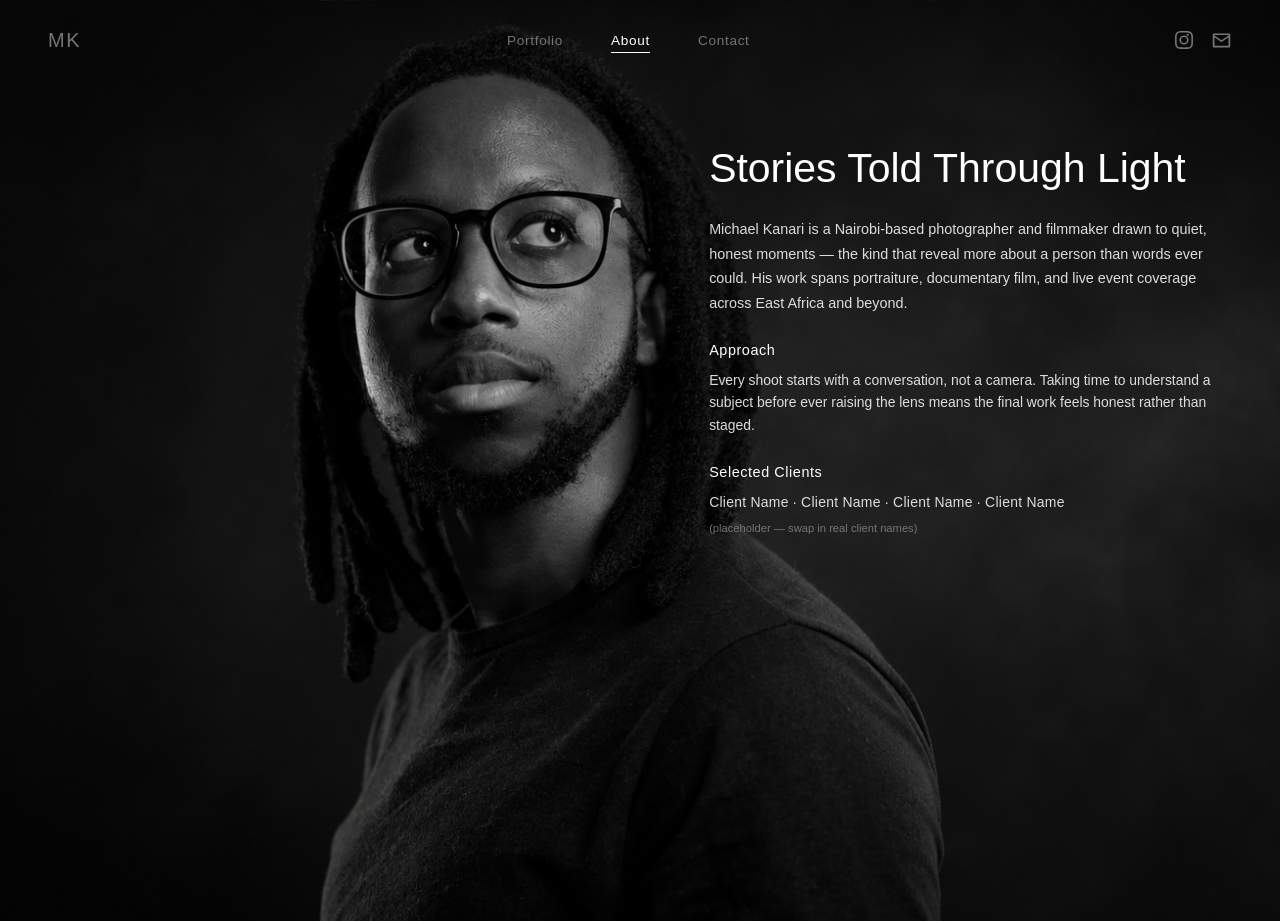
==== commit cab99e54: "day five edits 1" ====
--- a/about.html
+++ b/about.html
@@ -21,7 +21,7 @@
         <a href="https://instagram.com/michaelkanari" target="_blank" rel="noopener" aria-label="Instagram">
           <svg width="18" height="18" viewBox="0 0 24 24" fill="currentColor"><path d="M12 2.16c3.2 0 3.58.01 4.85.07 3.25.15 4.77 1.69 4.92 4.92.06 1.27.07 1.65.07 4.85s-.01 3.58-.07 4.85c-.15 3.23-1.66 4.77-4.92 4.92-1.27.06-1.64.07-4.85.07s-3.58-.01-4.85-.07c-3.26-.15-4.77-1.7-4.92-4.92-.06-1.27-.07-1.65-.07-4.85s.01-3.58.07-4.85C2.38 3.85 3.9 2.31 7.15 2.16 8.42 2.1 8.8 2.16 12 2.16zm0-2.16C8.74 0 8.33.01 7.05.07c-4.35.2-6.78 2.62-6.98 6.98C0 8.33 0 8.74 0 12s.01 3.67.07 4.95c.2 4.36 2.62 6.78 6.98 6.98C8.33 24 8.74 24 12 24s3.67-.01 4.95-.07c4.35-.2 6.78-2.62 6.98-6.98.06-1.28.07-1.69.07-4.95s-.01-3.67-.07-4.95c-.2-4.35-2.62-6.78-6.98-6.98C15.67.01 15.26 0 12 0zm0 5.84A6.16 6.16 0 1 0 18.16 12 6.16 6.16 0 0 0 12 5.84zm0 10.16A4 4 0 1 1 16 12a4 4 0 0 1-4 4zm6.4-10.84a1.44 1.44 0 1 1-1.44-1.44 1.44 1.44 0 0 1 1.44 1.44z"/></svg>
         </a>
-        <a href="https://mail.google.com/mail/?view=cm&fs=1&to=michael.kanari@gmail.com" target="_blank" rel="noopener" aria-label="Email Michael">
+        <a href="https://mail.google.com/mail/?view=cm&fs=1&to=info@michaelkanari.com" target="_blank" rel="noopener" aria-label="Email Michael">
           <svg width="21" height="21" viewBox="0 0 24 24" fill="currentColor"><path d="M2 5.5C2 4.67 2.67 4 3.5 4h17c.83 0 1.5.67 1.5 1.5v13c0 .83-.67 1.5-1.5 1.5h-17C2.67 20 2 19.33 2 18.5v-13zm2 .4v.3l8 5.6 8-5.6v-.3a.1.1 0 0 0-.1-.1H4.1a.1.1 0 0 0-.1.1zm16 2.45-7.43 5.2a1 1 0 0 1-1.14 0L4 8.35V18h16V8.35z"/></svg>
         </a>
       </div>
@@ -35,7 +35,7 @@
     <div class="about-overlay"></div>
     <div class="about-bg-content">
       <div class="about-text">
-        <h2 class="about-headline">Stories Told<br>Through Light</h2>
+        <h2 class="about-headline">Stories Told Through Light</h2>
         <p class="about-bio">Michael Kanari is a Nairobi-based photographer and filmmaker drawn to quiet, honest moments — the kind that reveal more about a person than words ever could. His work spans portraiture, documentary film, and live event coverage across East Africa and beyond.</p>
 
         <div class="about-block">
--- a/style.css
+++ b/style.css
@@ -214,19 +214,59 @@
   box-sizing: border-box;
 }
 /* ── Portfolio ──────────────────────────── */
+.portfolio-section {
+  position: relative;
+  min-height: 100vh;
+  display: flex;
+  align-items: center;
+  justify-content: center;
+  overflow: hidden;
+  background-image: url('MK6.png');
+  background-size: cover;
+  background-position: center 22%;
+}
+
+.portfolio-section::before {
+  content: '';
+  position: absolute;
+  inset: 0;
+  z-index: 0;
+  background: linear-gradient(
+    to bottom,
+    rgba(0,0,0,0.25) 0%,
+    rgba(0,0,0,0.08) 30%,
+    rgba(0,0,0,0.08) 70%,
+    rgba(0,0,0,0.4) 100%
+  );
+  pointer-events: none;
+}
+
 .portfolio-grid {
-  display: grid;
-  grid-template-columns: repeat(3, 1fr);
-  gap: 1.5rem;
-  margin: 5rem 2rem 2rem 2rem;
-}
+  position: relative;
+  z-index: 1;
+  width: 100%;
+  max-width: 1600px;
+  margin: 0 auto;
+  display: flex;
+  align-items: center;
+  justify-content: space-between;
+  padding: 0 3rem;
+  box-sizing: border-box;
+}
+
 .portfolio-card {
   position: relative;
   display: block;
-  height: 72vh;
-  min-height: 420px;
+  width: clamp(200px, 26vw, 560px);
+  height: 82vh;
+  min-height: 400px;
   overflow: hidden;
   border-radius: 5%;
+  box-shadow: 0 25px 70px rgba(0,0,0,0.55);
+  transition: transform 0.5s cubic-bezier(0.4,0,0.2,1);
+}
+.portfolio-card:hover {
+  transform: translateY(-8px);
 }
 .portfolio-card img {
   width: 100%;
@@ -254,7 +294,6 @@
   font-family: var(--font-sans);
   font-size: 1.4rem;
   font-weight: 500;
-  letter-spacing: 0.02em;
   color: var(--grey-500);
   text-transform: uppercase;
   letter-spacing: 0.78em;
@@ -398,26 +437,6 @@
 .lightbox-prev { left: 0.5rem; }
 .lightbox-next { right: 0.5rem; }
 
-/* ── Skeleton pages (About / Contact) ──────── */
-.skeleton-section {
-  display: flex;
-  flex-direction: column;
-  align-items: center;
-  justify-content: center;
-  text-align: center;
-  margin-bottom: 44%;
-}
-.skeleton-heading {
-  font-family: var(--font-serif);
-  font-weight: 300;
-  font-size: clamp(2rem, 4vw, 3rem);
-  margin-bottom: 1rem;
-  color: var(--text-grey);
-}
-.skeleton-note {
-  color: var(--text-grey);
-  font-size: 0.95rem;
-}
 
 /* ── Footer (non-home pages) ───────────────── */
 .site-footer {
@@ -435,7 +454,7 @@
 .about-page {
   position: relative;
   min-height: 100vh;
-  background-image: url('MK1E.png');
+  background-image: url('MK1.png');
   background-size: cover;
   background-position: left center;
   display: flex;
@@ -702,6 +721,17 @@
     width: 56px;
     height: 56px;
   }
-  .portfolio-grid { grid-template-columns: 1fr; }
-  .portfolio-card { height: 50vh; }
+  .portfolio-section {
+    background-position: center 15%;
+  }
+  .portfolio-grid {
+    flex-direction: column;
+    gap: 1.5rem;
+    padding: 0 1.5rem;
+  }
+  .portfolio-card {
+    width: 100%;
+    height: 38vh;
+    min-height: 260px;
+  }
 }
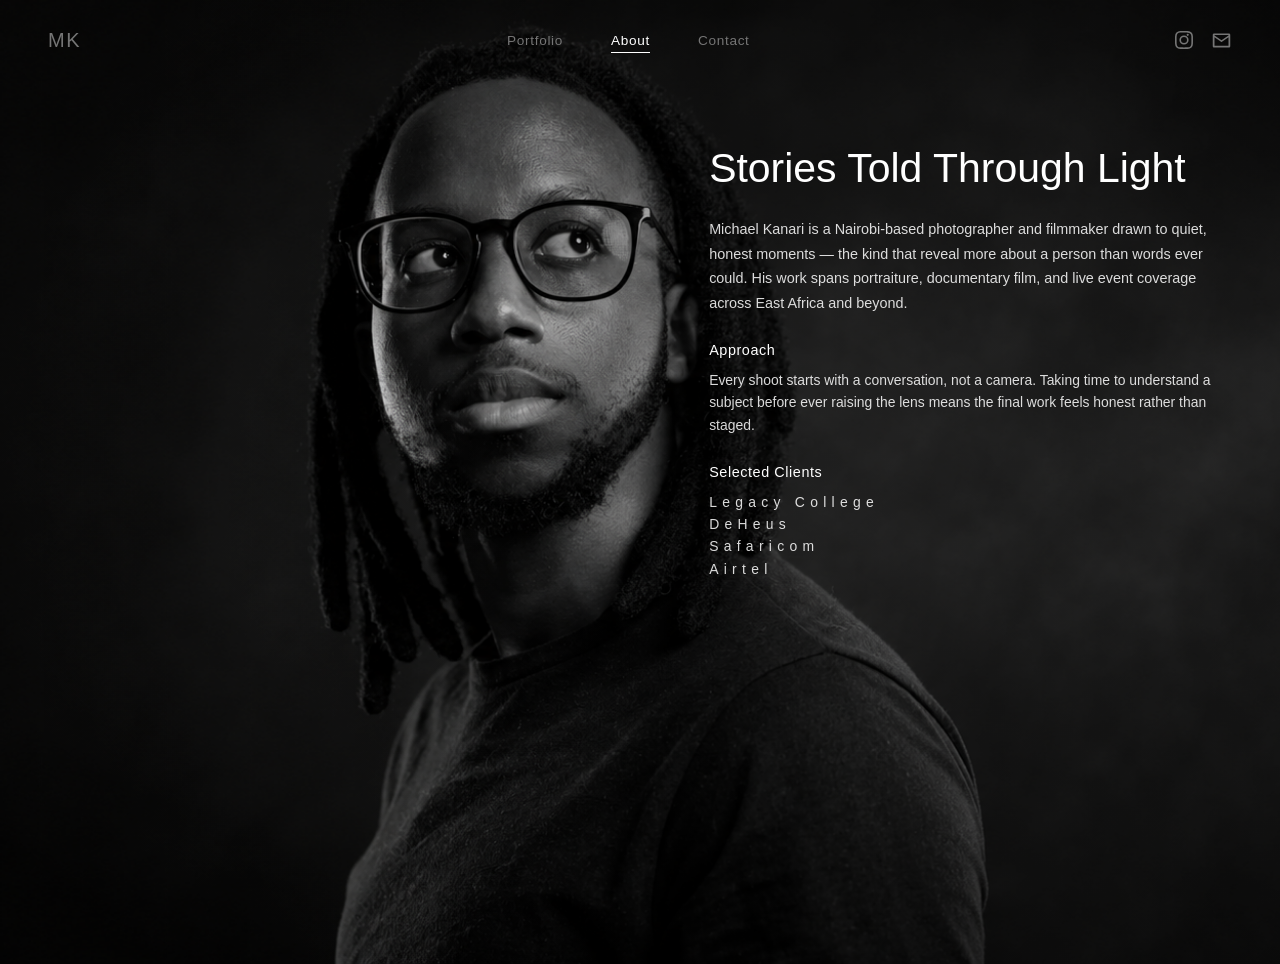
==== commit b2a9833a: "day five edits 4" ====
--- a/about.html
+++ b/about.html
@@ -44,9 +44,13 @@
         </div>
 
         <div class="about-block">
-          <h3 class="about-subheading">Selected Clients</h3>
-          <p class="about-clients">Client Name · Client Name · Client Name · Client Name</p>
-          <p class="about-clients-note">(placeholder — swap in real client names)</p>
+          <h3 class="about-subheading-2">Selected Clients</h3>
+            <ul class="about-clients">
+              <li>Legacy College</li>
+              <li>DeHeus</li>
+              <li>Safaricom</li>
+              <li>Airtel</li>
+            </ul>
         </div>
       </div>
     </div>
--- a/style.css
+++ b/style.css
@@ -258,24 +258,29 @@
   position: relative;
   display: block;
   width: clamp(200px, 26vw, 560px);
-  height: 82vh;
+  height: 62vh;
   min-height: 400px;
   overflow: hidden;
   border-radius: 5%;
-  box-shadow: 0 25px 70px rgba(0,0,0,0.55);
-  transition: transform 0.5s cubic-bezier(0.4,0,0.2,1);
+  background: transparent;
+  border: 1px solid rgba(255,255,255,0.22);
+  box-shadow: 0 25px 70px rgba(0,0,0,0.35);
+  transition: transform 0.5s cubic-bezier(0.4,0,0.2,1), border-color 0.5s ease, box-shadow 0.5s ease;
 }
 .portfolio-card:hover {
   transform: translateY(-8px);
+  border-color: rgba(255,255,255,0.05);
+  box-shadow: 0 25px 70px rgba(0,0,0,0.55);
 }
 .portfolio-card img {
   width: 100%;
   height: 100%;
   object-fit: cover;
-  filter: brightness(0.82);
-  transition: transform 0.7s cubic-bezier(0.4,0,0.2,1), filter 0.4s ease;
+  opacity: 0;
+  transition: opacity 0.3s ease, transform 0.7s cubic-bezier(0.4,0,0.2,1), filter 0.4s ease;
 }
 .portfolio-card:hover img {
+  opacity: 1;
   transform: scale(1.05);
   filter: brightness(0.65);
 }
@@ -285,6 +290,11 @@
   inset: 0;
   background: linear-gradient(to top, rgba(0,0,0,0.35), transparent 55%);
   pointer-events: none;
+  opacity: 0;
+  transition: opacity 0.9s ease;
+}
+.portfolio-card:hover::after {
+  opacity: 1;
 }
 .portfolio-card-label {
   position: absolute;
@@ -329,6 +339,33 @@
   break-inside: avoid;
 }
 
+/* ── Video Grid (Films) ────────────────────── */
+.video-grid {
+  display: flex;
+  gap: 5.5rem;
+  margin: 0 4rem;
+  align-items: flex-start;
+}
+.video-col {
+  display: flex;
+  flex-direction: column;
+  flex: 1;
+  min-width: 0;
+}
+.video-col video {
+  width: 100%;
+  aspect-ratio: 16 / 9;
+  object-fit: cover;
+  display: block;
+  margin-bottom: 5.5rem;
+  border-radius: 25px;
+  background: var(--black);
+}
+
+.video-col video:last-child {
+  margin-bottom: 0;
+}
+
 .gallery-item {
   display: block;
   width: 100%;
@@ -442,7 +479,6 @@
 .site-footer {
   padding: 2rem 0;
   text-align: center;
-  background-color: transparent;
 }
 .site-footer p {
   font-size: 0.7rem;
@@ -523,11 +559,19 @@
   gap: 0.4rem;
 }
 
-.about-subheading {
+.about-subheading{
   font-size: 0.9rem;
-  font-weight: 500;
+  font-weight: 200;
   letter-spacing: 0.04em;
   color: var(--white);
+}
+
+.about-subheading-2{
+  font-size: 0.9rem;
+  font-weight: 200;
+  letter-spacing: 0.04em;
+  color: var(--white);
+  text-align: left;
 }
 
 .about-block-text {
@@ -540,6 +584,9 @@
   font-size: 0.87rem;
   letter-spacing: 0.02em;
   color: var(--grey-300);
+  text-decoration: none;
+  letter-spacing: 0.38em;
+  text-align: left;
 }
 
 .about-clients-note {
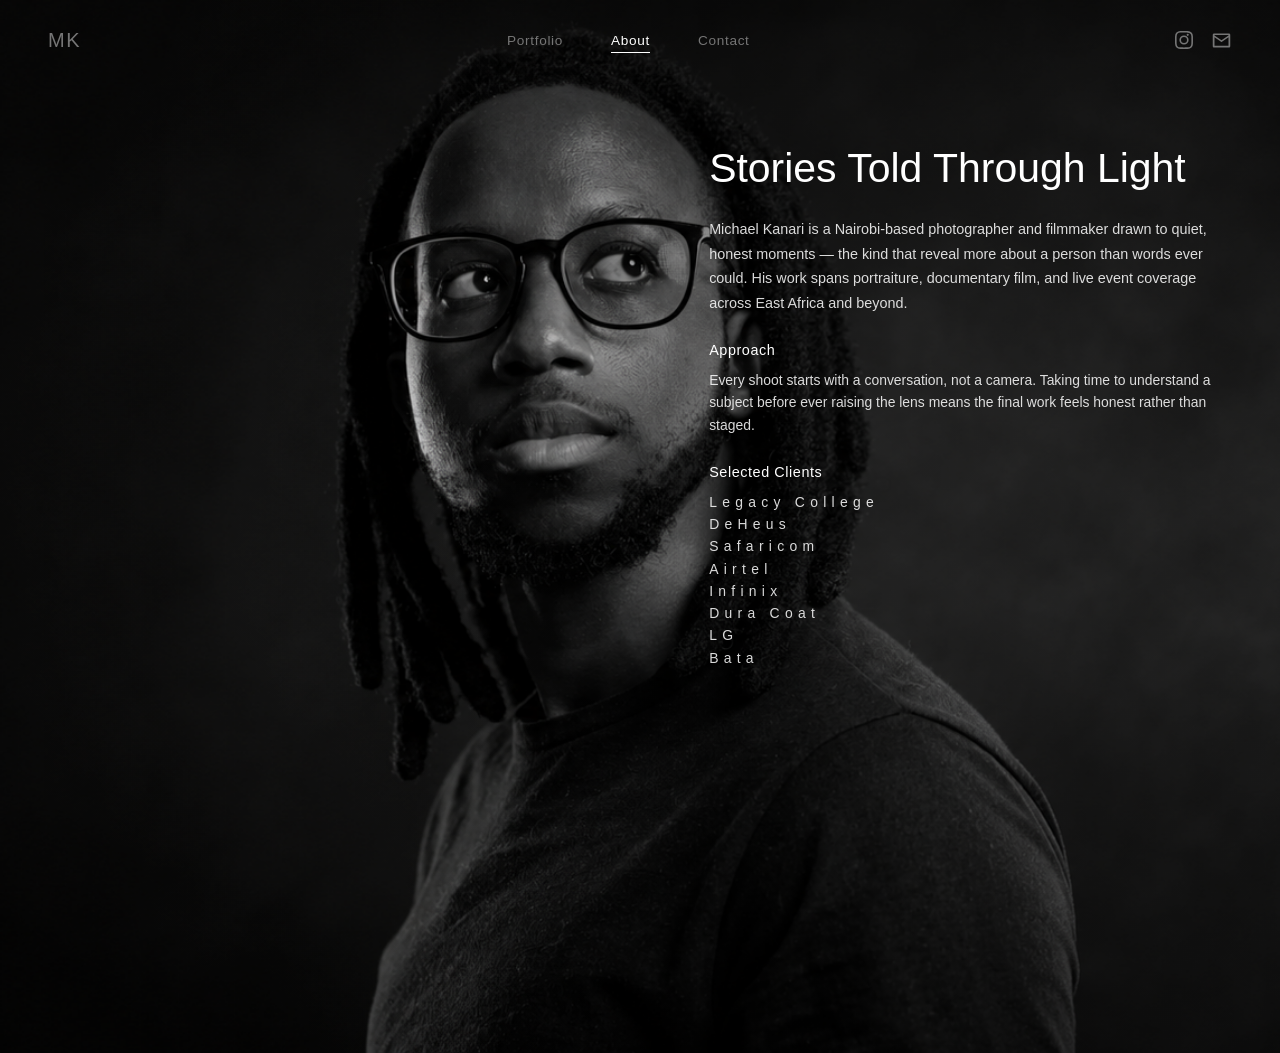
==== commit b7c85365: "day five edits 9" ====
--- a/about.html
+++ b/about.html
@@ -50,6 +50,10 @@
               <li>DeHeus</li>
               <li>Safaricom</li>
               <li>Airtel</li>
+              <li>Infinix</li>
+              <li>Dura Coat</li>
+              <li>LG</li>
+              <li>Bata</li>
             </ul>
         </div>
       </div>
--- a/style.css
+++ b/style.css
@@ -162,12 +162,13 @@
 }
 .hero-tags li {
   font-size: 1.25rem;
-  font-weight: 300;
+  font-weight: 200;
   letter-spacing: 0.78em;
   text-transform: uppercase;
   color: var(--text-grey);
   white-space: nowrap;
 }
+
 .hero-footer-mini {
   position: absolute;
   bottom: 1.75rem;
@@ -199,6 +200,11 @@
 .hero-tags {
   opacity: 0;
   animation: blurIn 2.0s cubic-bezier(0.4,0,0.2,1) 1.50s forwards;
+}
+
+.hero-tags-link {
+  opacity: 0;
+  animation: blurIn 2.0s cubic-bezier(0.4,0,0.2,1) 1.75s forwards;
 }
 
 .hero-footer-mini {
@@ -319,7 +325,7 @@
   font-weight: 300;
   font-size: clamp(.8rem, 1vw, 2.4rem);
   color: var(--white);
-  margin: 1.5rem 4rem 2rem;
+  margin: calc(var(--nav-height) + 1.5rem) 4rem 2rem;  /* ← was: 1.5rem 4rem 2rem */
   text-align: center;
   text-transform: uppercase;
   letter-spacing: 0.78em;
@@ -339,56 +345,61 @@
   break-inside: avoid;
 }
 
-/* ── Video Grid (Films) ────────────────────── */
-.video-grid {
-  display: flex;
-  gap: 5.5rem;
-  margin: 0 4rem;
-  align-items: flex-start;
-}
-.video-col {
-  display: flex;
-  flex-direction: column;
-  flex: 1;
-  min-width: 0;
-}
-.video-col video {
+/* ── Films: Feature + BTS Grid ─────────────── */
+.film-feature {
+  max-width: 900px;
+  margin: 3rem auto 5rem;
+  padding: 0 4rem;
+  box-sizing: border-box;
+}
+
+.film-feature-video {
   width: 100%;
   aspect-ratio: 16 / 9;
   object-fit: cover;
   display: block;
-  margin-bottom: 5.5rem;
-  border-radius: 25px;
+  border-radius: 12px;
+  border: 1px solid rgba(255,255,255,0.15);
   background: var(--black);
 }
 
-.video-col video:last-child {
-  margin-bottom: 0;
-}
-
-.gallery-item {
+.gallery-subheading {
+  font-family: var(--font-sans);
+  font-weight: 300;
+  font-size: clamp(.7rem, 0.9vw, 1.6rem);
+  color: var(--white);
+  margin: 0 4rem 2rem;
+  text-align: center;
+  text-transform: uppercase;
+  letter-spacing: 0.6em;
+}
+
+.bts-grid {
+  display: grid;
+  grid-template-columns: repeat(2, 1fr);
+  gap: 3rem 5.5rem;
+  margin: 0 4rem;
+}
+
+.bts-video {
+  width: 100%;
+  aspect-ratio: 16 / 9;
+  object-fit: cover;
   display: block;
-  width: 100%;
-  padding: 0;
-  margin: 0 0 5.5rem;
-  border: none;
-  background: none;
-  border-radius: 25px;
-  overflow: hidden;
-  cursor: pointer;
-  break-inside: avoid;
-}
-
-.gallery-item img {
-  width: 100%;
-  display: block;
-  filter: brightness(0.9);
-  transition: transform 0.7s cubic-bezier(0.4,0,0.2,1), filter 0.4s ease;
-}
-
-.gallery-item:hover img {
-  transform: scale(1.05);
-  filter: brightness(0.7);
+  border: 1px solid rgba(255,255,255,0.15);
+  background: var(--black);
+  border-radius: 10%;
+}
+
+.video-caption {
+  font-family: var(--font-sans);
+  font-weight: 300;
+  font-size: clamp(.55rem, 0.7vw, 0.85rem);
+  color: var(--grey-500);
+  text-align: center;
+  text-transform: uppercase;
+  letter-spacing: 0.35em;
+  margin-top: 1.1rem;
 }
 
 /* ── Next Project Button ───────────────────── */
@@ -433,6 +444,21 @@
   justify-content: center;
   z-index: 2000;
   padding: 2rem;
+}
+
+.lightbox-content {
+  display: flex;
+  align-items: center;
+  justify-content: center;
+  width: 90vw;
+  height: 90vh;
+}
+
+.lightbox-media {
+  width: 100%;
+  height: 100%;
+  object-fit: contain;
+  border-radius: 4px;
 }
 
 .lightbox.active {
@@ -697,6 +723,18 @@
     z-index: 999;
   }
 
+  @media (min-width: 901px) and (max-width: 1366px) {
+  .about-page {
+    background-image: url('MK1-portrait.png');
+  }
+}
+
+@media (max-width: 900px) {
+  .about-page {
+    background-image: url('MK1-portrait.png');
+  }
+}
+
  .hero-name {
     display: none;
   }
@@ -743,6 +781,19 @@
     min-height: auto;
     overflow-y: auto;
   }
+
+  .film-feature {
+    padding: 0 1.5rem;
+    margin: 1.5rem auto 3rem;
+  }
+  .gallery-subheading {
+    margin: 0 1.5rem 1.5rem;
+  }
+  .bts-grid {
+    grid-template-columns: 1fr;
+    gap: 1.5rem;
+    margin: 0 1.5rem;
+  }
   .about-page {
     background-position: center top;
     align-items: flex-end;
@@ -781,4 +832,4 @@
     height: 38vh;
     min-height: 260px;
   }
-}+ }
